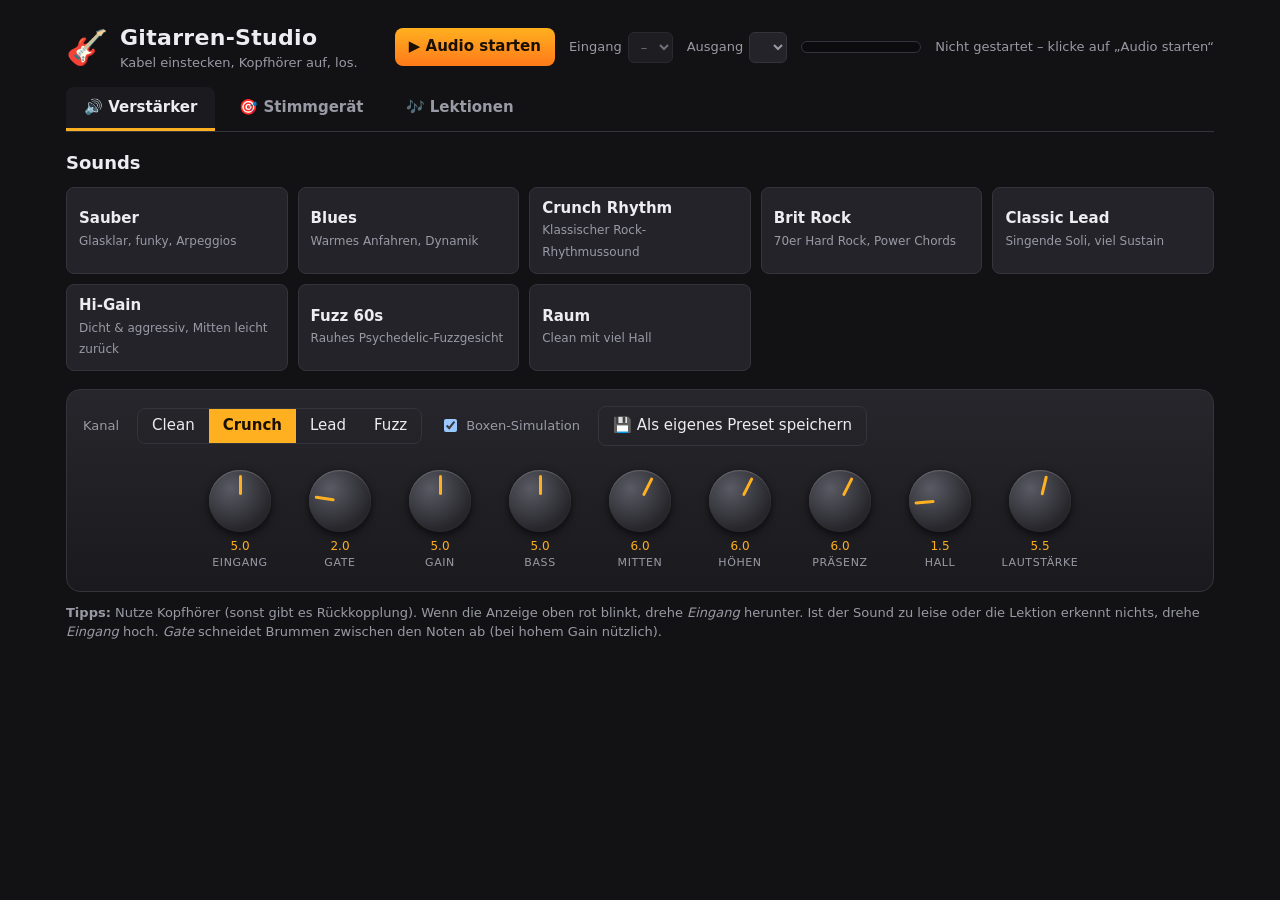
==== gitarren-studio/index.html @ 9e48e62f "Gitarren-Studio: Browser-Programm für Gitarre über USB-Kabel Verstärker-Simulation mit 8 Presets, St" ====
<!doctype html>
<html lang="de">
<head>
  <meta charset="utf-8">
  <meta name="viewport" content="width=device-width, initial-scale=1">
  <title>Gitarren-Studio</title>
  <link rel="stylesheet" href="style.css">
</head>
<body>
<div class="app">
  <header class="top">
    <div class="brand">
      <span class="logo" aria-hidden="true">🎸</span>
      <div><h1>Gitarren-Studio</h1><p>Kabel einstecken, Kopfhörer auf, los.</p></div>
    </div>
    <div class="io">
      <button id="btnStart" class="primary">▶ Audio starten</button>
      <label>Eingang <select id="selIn" disabled><option>–</option></select></label>
      <label id="outWrap" hidden>Ausgang <select id="selOut"></select></label>
      <div class="meter" title="Eingangspegel"><div id="meterBar"></div><div id="clipDot" title="Übersteuert – Eingangspegel senken"></div></div>
      <span id="status" class="status">Nicht gestartet</span>
    </div>
  </header>

  <nav class="tabs" role="tablist">
    <button class="tab active" data-tab="amp" role="tab">🔊 Verstärker</button>
    <button class="tab" data-tab="tuner" role="tab">🎯 Stimmgerät</button>
    <button class="tab" data-tab="lessons" role="tab">🎶 Lektionen</button>
  </nav>

  <main>
    <!-- VERSTÄRKER -->
    <section id="tab-amp" class="panel">
      <h2>Sounds</h2>
      <div id="presetGrid" class="preset-grid"></div>

      <div class="amp">
        <div class="amp-row">
          <span class="lbl">Kanal</span>
          <div id="channelSeg" class="seg"></div>
          <label class="check"><input type="checkbox" id="chkCab" checked> Boxen-Simulation</label>
          <button id="btnSavePreset" class="ghost">💾 Als eigenes Preset speichern</button>
        </div>
        <div id="knobs" class="knobs"></div>
      </div>
      <p class="hint">
        <b>Tipps:</b> Nutze Kopfhörer (sonst gibt es Rückkopplung). Wenn die Anzeige oben rot blinkt, drehe
        <i>Eingang</i> herunter. Ist der Sound zu leise oder die Lektion erkennt nichts, drehe <i>Eingang</i> hoch.
        <i>Gate</i> schneidet Brummen zwischen den Noten ab (bei hohem Gain nützlich).
      </p>
    </section>

    <!-- STIMMGERÄT -->
    <section id="tab-tuner" class="panel" hidden>
      <div class="tuner">
        <div class="tuner-note"><span id="tNote">–</span><sup id="tOct"></sup></div>
        <div class="gauge">
          <div class="gauge-zone"></div>
          <div class="gauge-mid"></div>
          <div id="needle"></div>
          <span class="gl">♭</span><span class="gr">♯</span>
        </div>
        <div id="tCents" class="tcents">–</div>
        <div id="tHint" class="thint">Spiele eine leere Saite an.</div>
        <div id="tStrings" class="strings"></div>
        <div class="tuner-opts">
          <label>Stimmung <select id="selTuning"></select></label>
          <label>Kammerton A4 <input id="inpRef" type="number" min="415" max="466" value="440"> Hz</label>
          <label class="check"><input type="checkbox" id="chkMuteTuner" checked> Verstärker beim Stimmen stummschalten</label>
        </div>
        <p class="hint">Klicke auf eine Saite, um den Referenzton zu hören.</p>
      </div>
    </section>

    <!-- LEKTIONEN -->
    <section id="tab-lessons" class="panel" hidden>
      <div class="lessons-layout">
        <aside class="side">
          <h2>Lektionen</h2>
          <div id="lessonList" class="lesson-list"></div>
          <details class="import">
            <summary>➕ Eigene Tabulatur einfügen</summary>
            <p class="hint small">Füge eine ASCII-Tabulatur ein (hohes <b>e</b> oben, 6 Zeilen pro System). Dein Song wird dann wie eine Lektion abgespielt.</p>
            <input id="impTitle" placeholder="Titel, z. B. Mein Riff">
            <div class="row">
              <label>Tempo <input id="impBpm" type="number" min="40" max="220" value="90"></label>
              <label>Schritte/Schlag
                <select id="impSteps"><option value="1">1</option><option value="2" selected>2 (Achtel)</option><option value="4">4 (Sechzehntel)</option></select>
              </label>
            </div>
            <textarea id="impTab" rows="9" spellcheck="false" placeholder="e|-----------------|&#10;B|-----------------|&#10;G|-----------------|&#10;D|-----2-----------|&#10;A|--0-----3--------|&#10;E|-3---------------|"></textarea>
            <button id="impAdd" class="primary small">Hinzufügen</button>
            <span id="impMsg" class="hint small"></span>
          </details>
          <p class="hint small">Die mitgelieferten Riffs sind selbst geschrieben („im Stil von …“). Echte Song-Tabs sind urheberrechtlich geschützt – bring deine eigenen mit.</p>
        </aside>

        <div class="stage">
          <div class="lesson-head">
            <div>
              <h2 id="lTitle">Lektion wählen</h2>
              <p id="lMeta" class="meta"></p>
            </div>
            <button id="btnLoadSound" class="ghost" hidden>🎚 Passenden Sound laden</button>
          </div>
          <p id="lDesc" class="desc"></p>
          <ul id="lTips" class="tips"></ul>

          <div class="hud">
            <div class="hud-item"><span class="k">Gespielt</span><span id="hudNote" class="v">–</span></div>
            <div class="hud-item"><span class="k">Treffer</span><span id="hudScore" class="v">0 %</span></div>
            <div class="hud-item"><span class="k">Serie</span><span id="hudStreak" class="v">0</span></div>
            <div class="hud-item prog"><div id="hudProg"></div></div>
          </div>

          <div class="canvas-wrap">
            <canvas id="cv"></canvas>
            <div id="overlay" class="overlay" hidden></div>
          </div>

          <div class="controls">
            <button id="btnPlay" class="primary" disabled>▶ Start</button>
            <button id="btnStop" class="ghost" disabled>■ Stopp</button>
            <label class="speed">Tempo <input id="rngSpeed" type="range" min="40" max="120" value="100" step="5"> <span id="spdVal">100 %</span></label>
            <label class="check"><input type="checkbox" id="chkWait"> Wartemodus</label>
            <label class="check"><input type="checkbox" id="chkMetro" checked> Metronom</label>
            <label class="check"><input type="checkbox" id="chkLoop"> Wiederholen</label>
          </div>
          <p class="hint small">Leertaste = Start/Stopp. Nach dem Start zählt das Metronom 4 Schläge ein. Im <b>Wartemodus</b> hält die Anzeige an, bis du die Note triffst – ideal zum Üben.
            Zahlen = Bundnummer, Farbe = Saite (rot = tiefes E, violett = hohes e).</p>
        </div>
      </div>
    </section>
  </main>
</div>

<script src="js/pitch.js"></script>
<script src="js/audio.js"></script>
<script src="js/lessons.js"></script>
<script src="js/app.js"></script>
</body>
</html>
---- gitarren-studio/style.css ----
:root {
  --bg: #121214;
  --panel: #1b1b1f;
  --panel2: #232329;
  --line: #34343c;
  --text: #ececf1;
  --muted: #9a9aa6;
  --accent: #ffb020;
  --accent2: #ff7a1a;
  --good: #3ddc84;
  --bad: #ff5c5c;
  color-scheme: dark;
}
* { box-sizing: border-box; }
html, body { margin: 0; background: var(--bg); color: var(--text); font: 15px/1.45 system-ui, -apple-system, "Segoe UI", Roboto, sans-serif; }
.app { max-width: 1180px; margin: 0 auto; padding: 14px 16px 40px; }
h1, h2 { margin: 0; }
h2 { font-size: 18px; margin-bottom: 10px; }
button, select, input, textarea { font: inherit; color: inherit; }
button { cursor: pointer; border: 1px solid var(--line); background: var(--panel2); border-radius: 8px; padding: 8px 14px; transition: .12s; }
button:hover:not(:disabled) { border-color: var(--accent); }
button:disabled { opacity: .45; cursor: default; }
button.primary { background: linear-gradient(180deg, var(--accent), var(--accent2)); color: #1a1000; border: none; font-weight: 700; }
button.primary:hover:not(:disabled) { filter: brightness(1.08); }
button.ghost { background: transparent; }
button.small { padding: 5px 10px; font-size: 13px; }
select, input[type=number], input[type=text], input:not([type]), textarea {
  background: var(--panel2); border: 1px solid var(--line); border-radius: 6px; padding: 6px 8px;
}
textarea { width: 100%; font-family: ui-monospace, Menlo, Consolas, monospace; font-size: 12px; }
:focus-visible { outline: 2px solid var(--accent); outline-offset: 2px; }

.top { display: flex; flex-wrap: wrap; gap: 14px 24px; align-items: center; justify-content: space-between; padding: 8px 0 14px; }
.brand { display: flex; gap: 12px; align-items: center; }
.brand .logo { font-size: 34px; }
.brand h1 { font-size: 22px; letter-spacing: .3px; }
.brand p { margin: 0; color: var(--muted); font-size: 13px; }
.io { display: flex; flex-wrap: wrap; gap: 10px 14px; align-items: center; }
.io label { display: flex; gap: 6px; align-items: center; color: var(--muted); font-size: 13px; }
.io select { max-width: 220px; }
.meter { position: relative; width: 120px; height: 12px; background: #0c0c0e; border: 1px solid var(--line); border-radius: 6px; overflow: hidden; }
#meterBar { height: 100%; width: 0; background: linear-gradient(90deg, var(--good) 0%, #d9e04a 70%, var(--bad) 100%); background-size: 120px 100%; transition: width .05s linear; }
#clipDot { position: absolute; right: 0; top: 0; width: 8px; height: 100%; background: transparent; }
#clipDot.on { background: var(--bad); }
.status { font-size: 13px; color: var(--muted); }
.status.ok { color: var(--good); }
.status.err { color: var(--bad); }

.tabs { display: flex; gap: 6px; border-bottom: 1px solid var(--line); margin-bottom: 18px; }
.tab { border: none; border-bottom: 3px solid transparent; border-radius: 8px 8px 0 0; background: transparent; padding: 10px 18px; color: var(--muted); font-weight: 600; }
.tab.active { color: var(--text); border-bottom-color: var(--accent); background: var(--panel); }

.panel[hidden] { display: none; }
.hint { color: var(--muted); font-size: 13px; margin: 12px 0 0; }
.hint.small { font-size: 12px; }
.check { display: inline-flex; align-items: center; gap: 6px; color: var(--muted); font-size: 13px; }

/* Presets */
.preset-grid { display: grid; grid-template-columns: repeat(auto-fill, minmax(190px, 1fr)); gap: 10px; margin-bottom: 18px; }
.preset { text-align: left; padding: 10px 12px; position: relative; }
.preset b { display: block; font-size: 15px; }
.preset span { color: var(--muted); font-size: 12px; }
.preset.active { border-color: var(--accent); box-shadow: 0 0 0 1px var(--accent) inset; background: #2a2418; }
.preset .del { position: absolute; right: 6px; top: 6px; font-size: 12px; color: var(--muted); padding: 0 5px; border: none; background: transparent; }
.amp { background: linear-gradient(180deg, #26262c, #1a1a1e); border: 1px solid var(--line); border-radius: 14px; padding: 16px; }
.amp-row { display: flex; flex-wrap: wrap; align-items: center; gap: 12px 18px; margin-bottom: 14px; }
.lbl { color: var(--muted); font-size: 13px; }
.seg { display: inline-flex; border: 1px solid var(--line); border-radius: 8px; overflow: hidden; }
.seg button { border: none; border-radius: 0; background: transparent; padding: 6px 14px; }
.seg button.active { background: var(--accent); color: #1a1000; font-weight: 700; }
.knobs { display: flex; flex-wrap: wrap; gap: 14px 22px; justify-content: center; padding: 10px 0 4px; }
.knob { width: 78px; text-align: center; user-select: none; outline: none; }
.dial { position: relative; width: 62px; height: 62px; margin: 0 auto 6px; border-radius: 50%; touch-action: none; cursor: ns-resize;
  background: radial-gradient(circle at 35% 30%, #5a5a64, #26262b 70%); box-shadow: 0 3px 8px #000a, inset 0 1px 1px #fff3; }
.knob:focus-visible .dial { outline: 2px solid var(--accent); outline-offset: 3px; }
.dial .pointer { position: absolute; left: 50%; top: 5px; width: 3px; height: 20px; margin-left: -1.5px; border-radius: 2px; background: var(--accent); transform-origin: 50% 26px; }
.knob .kv { font-size: 12px; color: var(--accent); font-variant-numeric: tabular-nums; }
.knob .kl { font-size: 11px; letter-spacing: .6px; text-transform: uppercase; color: var(--muted); }

/* Stimmgerät */
.tuner { max-width: 620px; margin: 0 auto; text-align: center; }
.tuner-note { font-size: 110px; line-height: 1; font-weight: 800; letter-spacing: 2px; min-height: 112px; transition: color .15s; }
.tuner-note sup { font-size: 32px; color: var(--muted); font-weight: 500; vertical-align: top; position: relative; top: 14px; }
.tuner-note.ok { color: var(--good); }
.gauge { position: relative; height: 46px; margin: 14px 20px 6px; background: #0e0e11; border: 1px solid var(--line); border-radius: 10px;
  background-image: repeating-linear-gradient(90deg, #ffffff22 0 1px, transparent 1px 10%); overflow: hidden; }
.gauge-zone { position: absolute; left: 47%; width: 6%; top: 0; bottom: 0; background: #3ddc8422; }
.gauge-mid { position: absolute; left: 50%; top: 0; bottom: 0; width: 2px; background: #ffffff55; }
#needle { position: absolute; top: 3px; bottom: 3px; width: 4px; margin-left: -2px; left: 50%; border-radius: 2px; background: var(--muted); transition: left .09s linear, background .15s; }
#needle.ok { background: var(--good); box-shadow: 0 0 10px var(--good); }
#needle.off { background: var(--accent); }
.gl, .gr { position: absolute; top: 12px; color: var(--muted); font-size: 18px; }
.gl { left: 10px; } .gr { right: 10px; }
.tcents { font-size: 20px; font-variant-numeric: tabular-nums; color: var(--muted); height: 28px; }
.thint { min-height: 24px; color: var(--muted); margin-bottom: 14px; }
.thint.ok { color: var(--good); font-weight: 700; }
.strings { display: flex; justify-content: center; gap: 10px; flex-wrap: wrap; margin-bottom: 16px; }
.strings button { width: 62px; height: 62px; border-radius: 50%; font-size: 20px; font-weight: 700; padding: 0; position: relative; }
.strings button small { position: absolute; bottom: 3px; left: 0; right: 0; font-size: 10px; color: var(--muted); font-weight: 400; }
.strings button.near { border-color: var(--accent); box-shadow: 0 0 0 2px var(--accent) inset; }
.strings button.done { background: #1d3a29; border-color: var(--good); box-shadow: none; }
.tuner-opts { display: flex; flex-wrap: wrap; justify-content: center; gap: 12px 22px; align-items: center; }
.tuner-opts label { color: var(--muted); font-size: 13px; display: flex; gap: 6px; align-items: center; }
.tuner-opts input[type=number] { width: 70px; }

/* Lektionen */
.lessons-layout { display: grid; grid-template-columns: 300px 1fr; gap: 22px; align-items: start; }
@media (max-width: 880px) { .lessons-layout { grid-template-columns: 1fr; } }
.lesson-list { display: flex; flex-direction: column; gap: 8px; margin-bottom: 14px; }
.lesson { text-align: left; padding: 10px 12px; }
.lesson b { display: block; }
.lesson .sub { display: flex; justify-content: space-between; gap: 8px; color: var(--muted); font-size: 12px; margin-top: 2px; }
.lesson.active { border-color: var(--accent); background: #2a2418; }
.lesson .stars { color: var(--accent); letter-spacing: 1px; }
.import { background: var(--panel); border: 1px solid var(--line); border-radius: 10px; padding: 10px 12px; margin-bottom: 12px; }
.import summary { cursor: pointer; font-weight: 600; }
.import input[type=text], .import input:not([type]) { width: 100%; margin: 8px 0; }
.import .row { display: flex; gap: 12px; flex-wrap: wrap; margin-bottom: 8px; }
.import label { font-size: 12px; color: var(--muted); display: flex; flex-direction: column; gap: 3px; }
.import input[type=number] { width: 80px; }
.lesson-head { display: flex; justify-content: space-between; align-items: flex-start; gap: 10px; flex-wrap: wrap; }
.meta { margin: 2px 0 0; color: var(--accent); font-size: 13px; }
.desc { margin: 8px 0 4px; }
.tips { margin: 4px 0 12px; padding-left: 20px; color: var(--muted); font-size: 13px; }
.hud { display: flex; gap: 12px; align-items: center; margin-bottom: 8px; flex-wrap: wrap; }
.hud-item { background: var(--panel); border: 1px solid var(--line); border-radius: 8px; padding: 4px 12px; display: flex; flex-direction: column; min-width: 90px; }
.hud-item .k { font-size: 10px; text-transform: uppercase; letter-spacing: .6px; color: var(--muted); }
.hud-item .v { font-size: 18px; font-weight: 700; font-variant-numeric: tabular-nums; }
.hud-item.prog { flex: 1; min-width: 120px; height: 10px; padding: 0; background: #0e0e11; overflow: hidden; align-self: center; flex-direction: row; }
#hudProg { height: 100%; width: 0; background: var(--accent); }
.canvas-wrap { position: relative; border: 1px solid var(--line); border-radius: 12px; overflow: hidden; background: #0d0d10; }
#cv { display: block; width: 100%; height: 340px; }
.overlay { position: absolute; inset: 0; background: #000c; display: flex; flex-direction: column; align-items: center; justify-content: center; gap: 8px; text-align: center; }
.overlay[hidden] { display: none; }
.overlay .big { font-size: 46px; font-weight: 800; }
.overlay .stars { font-size: 36px; color: var(--accent); }
.controls { display: flex; flex-wrap: wrap; gap: 12px 18px; align-items: center; margin-top: 12px; }
.speed { display: flex; gap: 8px; align-items: center; color: var(--muted); font-size: 13px; }
.speed span { min-width: 44px; color: var(--text); }
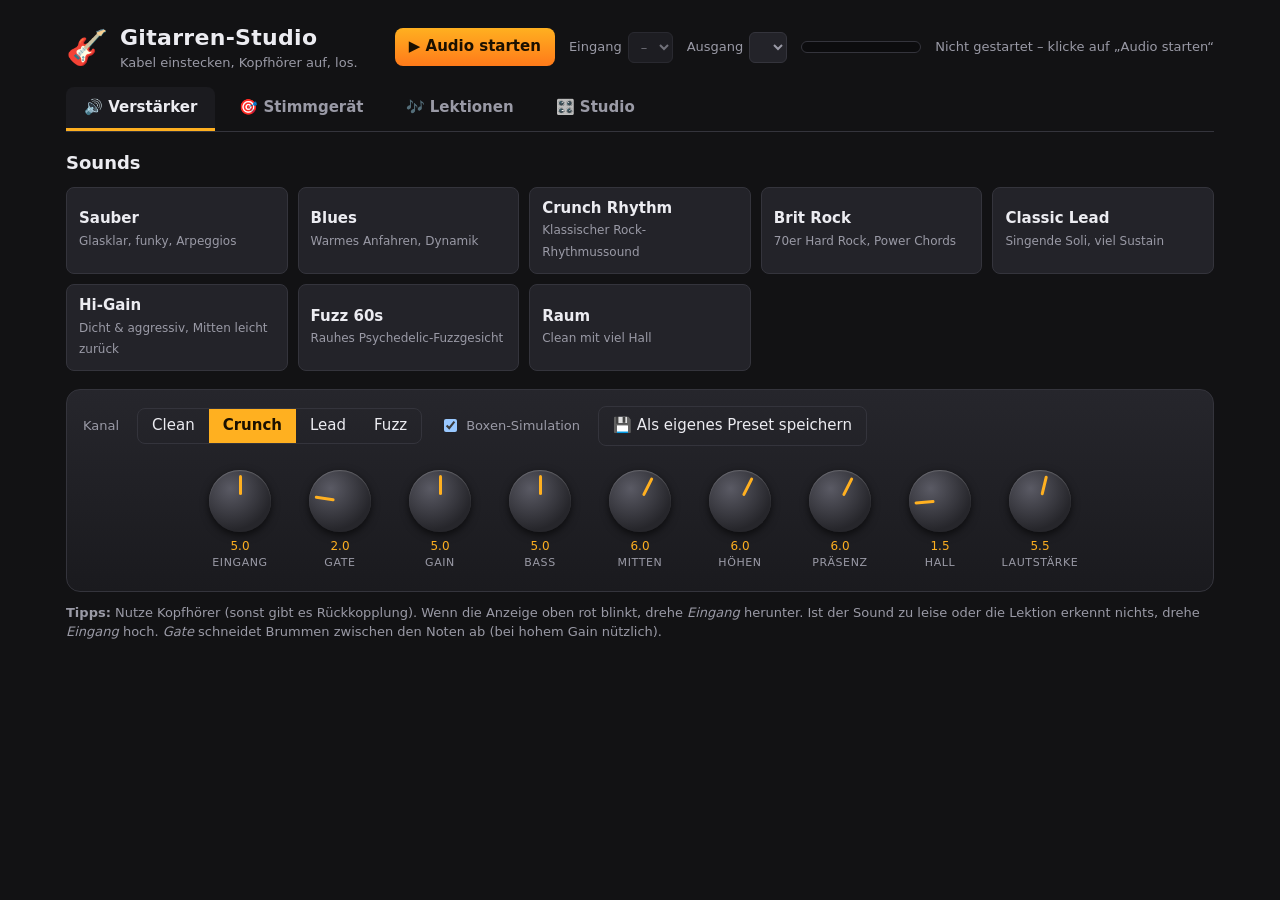
==== commit 5218ace0: "Studio-Tab: Backing-Band, Mixer, Gitarren-Aufnahme, WAV-Mixdown Sieben synthetisierte Instrumente mi" ====
--- a/gitarren-studio/index.html
+++ b/gitarren-studio/index.html
@@ -26,6 +26,7 @@
     <button class="tab active" data-tab="amp" role="tab">🔊 Verstärker</button>
     <button class="tab" data-tab="tuner" role="tab">🎯 Stimmgerät</button>
     <button class="tab" data-tab="lessons" role="tab">🎶 Lektionen</button>
+    <button class="tab" data-tab="studio" role="tab">🎛️ Studio</button>
   </nav>
 
   <main>
@@ -131,12 +132,52 @@
         </div>
       </div>
     </section>
+
+    <!-- STUDIO -->
+    <section id="tab-studio" class="panel" hidden>
+      <div class="studio-bar">
+        <div class="transport">
+          <button id="stuPlay" class="primary">▶ Play</button>
+          <button id="stuStop" class="ghost" disabled>■ Stopp</button>
+          <button id="stuRec" class="rec" title="Deine Gitarre zur Band aufnehmen (ein Durchlauf der Akkordfolge)">● Aufnehmen</button>
+          <label>Tempo <input id="stuBpm" type="number" min="50" max="220" value="100"> BPM</label>
+          <label class="check"><input type="checkbox" id="stuMetro"> Metronom</label>
+          <span id="stuPos" class="pos">Gestoppt</span>
+        </div>
+        <div class="prog">
+          <label>Akkordfolge <select id="stuPreset"></select></label>
+          <input id="stuChords" type="text" spellcheck="false" placeholder="z. B. E7*4 A7*2 E7*2 B7 A7 E7*2" aria-label="Akkorde">
+        </div>
+        <div id="stuChips" class="chips"></div>
+        <p class="hint small">Ein Akkord = ein Takt, <b>*4</b> = vier Takte (z. B. <code>Am G*2 F/C D5 Em7 Bsus4</code>). Zahlen für 7er, <b>m</b> Moll, <b>5</b> Power Chord, <b>/C</b> Basston.</p>
+        <p id="stuMsg" class="hint small"></p>
+      </div>
+
+      <div class="studio-tools">
+        <label>Instrument hinzufügen <select id="stuAddSel"></select></label>
+        <button id="stuAdd" class="ghost">➕ Hinzufügen</button>
+        <label>Latenz-Ausgleich Aufnahme <input id="stuLatency" type="range" min="0" max="250" step="1"> <span id="stuLatVal">80 ms</span></label>
+        <label>Mixdown
+          <select id="stuLoops"><option value="1">1 Durchlauf</option><option value="2" selected>2 Durchläufe</option><option value="4">4 Durchläufe</option></select>
+        </label>
+        <button id="stuExport" class="ghost">💾 Als WAV speichern</button>
+      </div>
+
+      <div id="mixer" class="mixer"></div>
+      <p class="hint">
+        <b>So geht's:</b> Instrumente hinzufügen, Spielweise wählen, mit den Fadern mischen. Mit <i>● Aufnehmen</i> zählt das Studio einen Takt ein
+        und nimmt dann deine Gitarre (mit deinem Verstärker-Sound) über einen Durchlauf der Akkordfolge auf – danach kannst du zu deinem Take weiterspielen oder weitere Takes übereinander legen.
+        Läuft ein Take neben dem Beat, korrigiere den <i>Versatz</i> am Kanal. Nimm am besten mit Kopfhörern auf.
+      </p>
+    </section>
   </main>
 </div>
 
 <script src="js/pitch.js"></script>
 <script src="js/audio.js"></script>
 <script src="js/lessons.js"></script>
+<script src="js/studio-synth.js"></script>
+<script src="js/studio.js"></script>
 <script src="js/app.js"></script>
 </body>
 </html>
--- a/gitarren-studio/style.css
+++ b/gitarren-studio/style.css
@@ -137,3 +137,39 @@
 .controls { display: flex; flex-wrap: wrap; gap: 12px 18px; align-items: center; margin-top: 12px; }
 .speed { display: flex; gap: 8px; align-items: center; color: var(--muted); font-size: 13px; }
 .speed span { min-width: 44px; color: var(--text); }
+
+/* Studio */
+button.rec { border-color: #7a2a2a; color: #ff8a8a; font-weight: 700; }
+button.rec.on { background: #5a1414; color: #fff; border-color: var(--bad); animation: blink 1s steps(2, start) infinite; }
+@keyframes blink { 50% { opacity: .65; } }
+.studio-bar { background: var(--panel); border: 1px solid var(--line); border-radius: 12px; padding: 12px 14px; margin-bottom: 14px; }
+.transport, .prog, .studio-tools { display: flex; flex-wrap: wrap; align-items: center; gap: 10px 18px; }
+.transport label, .prog label, .studio-tools label { display: flex; gap: 6px; align-items: center; color: var(--muted); font-size: 13px; }
+.transport input[type=number] { width: 70px; }
+.pos { font-variant-numeric: tabular-nums; color: var(--accent); min-width: 200px; }
+.prog { margin-top: 10px; }
+#stuChords { flex: 1; min-width: 240px; font-family: ui-monospace, Menlo, Consolas, monospace; }
+.chips { display: flex; flex-wrap: wrap; gap: 5px; margin-top: 10px; }
+.chip { min-width: 44px; padding: 5px 8px; text-align: center; border-radius: 6px; background: var(--panel2); border: 1px solid var(--line); font-weight: 700; font-size: 13px; }
+.chip.cont { color: var(--muted); font-weight: 400; min-width: 28px; }
+.chip.now { background: var(--accent); color: #1a1000; border-color: var(--accent); }
+.studio-tools { margin-bottom: 14px; }
+.mixer { display: flex; gap: 10px; overflow-x: auto; padding-bottom: 10px; align-items: stretch; }
+.strip { flex: 0 0 128px; background: linear-gradient(180deg, #26262c, #1a1a1e); border: 1px solid var(--line); border-radius: 12px; padding: 10px 8px; display: flex; flex-direction: column; gap: 8px; align-items: center; }
+.strip.master { border-color: var(--accent); }
+.s-head { display: flex; align-items: center; gap: 4px; width: 100%; font-weight: 700; font-size: 12px; }
+.s-title { flex: 1; overflow: hidden; text-overflow: ellipsis; white-space: nowrap; }
+.s-del { border: none; background: transparent; color: var(--muted); padding: 0 4px; }
+.s-extra { display: flex; flex-direction: column; gap: 6px; width: 100%; align-items: stretch; min-height: 62px; justify-content: flex-start; }
+.s-extra select { width: 100%; font-size: 12px; padding: 4px; }
+.s-fader { display: flex; gap: 8px; align-items: stretch; height: 150px; }
+.meter-v { position: relative; width: 8px; background: #0c0c0e; border-radius: 4px; overflow: hidden; border: 1px solid var(--line); }
+.mv-fill { position: absolute; left: 0; right: 0; bottom: 0; height: 0; background: linear-gradient(0deg, var(--good), #d9e04a 70%, var(--bad)); background-size: 100% 150px; background-position: bottom; }
+input.vfader { writing-mode: vertical-lr; direction: rtl; width: 26px; height: 150px; margin: 0; padding: 0; accent-color: var(--accent); }
+.s-val { font-size: 12px; color: var(--accent); font-variant-numeric: tabular-nums; }
+.s-row { display: flex; align-items: center; gap: 4px; width: 100%; font-size: 11px; color: var(--muted); }
+.s-row input[type=range] { flex: 1; min-width: 0; accent-color: var(--accent); }
+.s-btns { display: flex; gap: 6px; }
+.s-btns button { width: 34px; padding: 4px 0; font-weight: 700; }
+.s-btns .mute.on { background: #7a2a2a; border-color: var(--bad); }
+.s-btns .solo.on { background: var(--accent); color: #1a1000; border-color: var(--accent); }
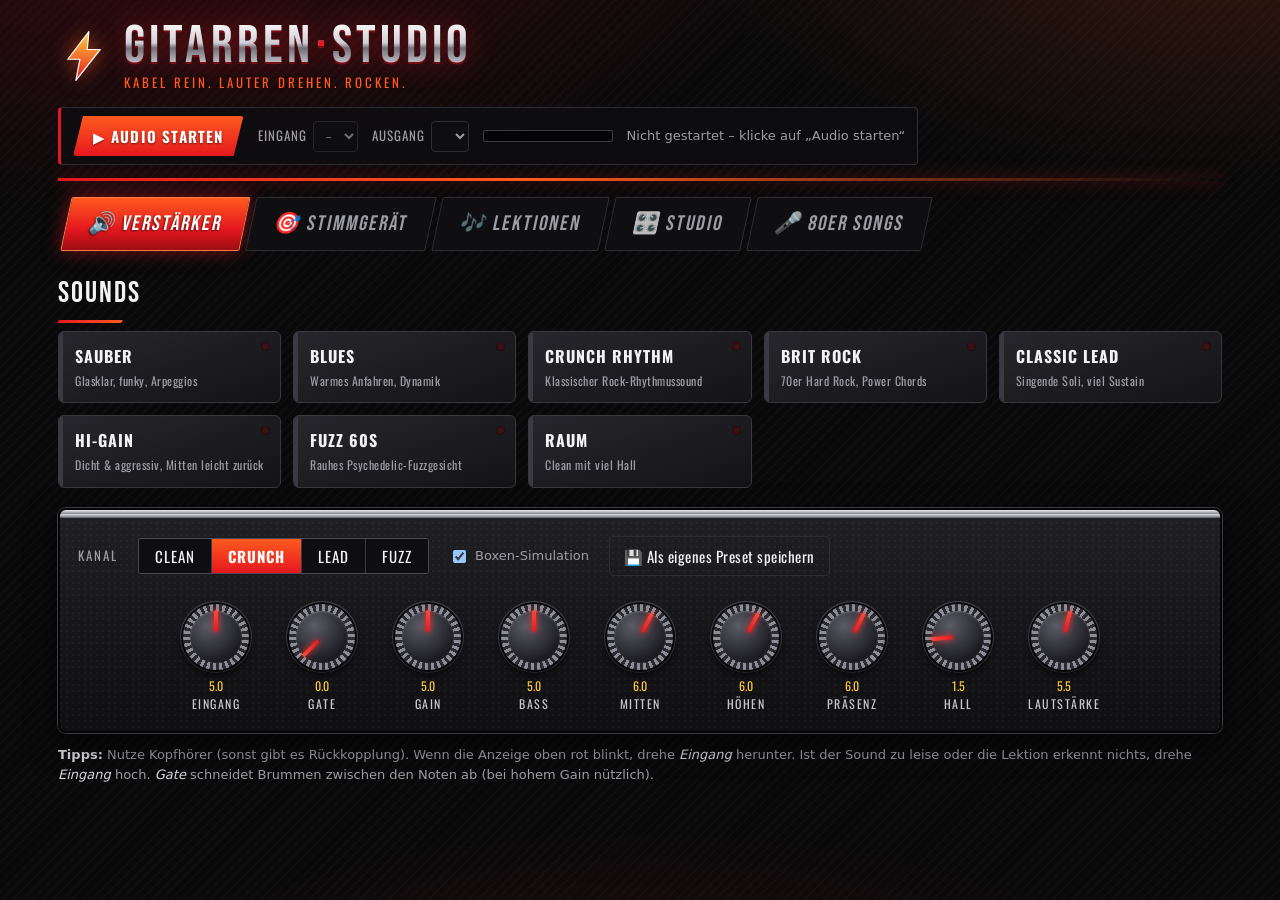
==== commit e25ce2a9: "Rock-Design, 80er-Songs mit Tempo- und Instrumentenmix Neues Rock-Design (Schwarz/Rot/Chrom, schräge" ====
--- a/gitarren-studio/index.html
+++ b/gitarren-studio/index.html
@@ -4,14 +4,20 @@
   <meta charset="utf-8">
   <meta name="viewport" content="width=device-width, initial-scale=1">
   <title>Gitarren-Studio</title>
+  <link rel="preconnect" href="https://fonts.googleapis.com">
+  <link rel="preconnect" href="https://fonts.gstatic.com" crossorigin>
+  <link rel="stylesheet" href="https://fonts.googleapis.com/css2?family=Bebas+Neue&family=Oswald:wght@400;500;700&display=swap">
   <link rel="stylesheet" href="style.css">
 </head>
 <body>
 <div class="app">
   <header class="top">
     <div class="brand">
-      <span class="logo" aria-hidden="true">🎸</span>
-      <div><h1>Gitarren-Studio</h1><p>Kabel einstecken, Kopfhörer auf, los.</p></div>
+      <svg class="logo" viewBox="0 0 64 64" aria-hidden="true">
+        <defs><linearGradient id="lg" x1="0" y1="0" x2="0" y2="1"><stop offset="0" stop-color="#ffd23d"/><stop offset="1" stop-color="#e5171f"/></linearGradient></defs>
+        <path d="M38 2 12 36h15l-5 26 30-38H36z" fill="url(#lg)" stroke="#fff" stroke-width="1.5" stroke-linejoin="round"/>
+      </svg>
+      <div><h1>Gitarren<span>·</span>Studio</h1><p>Kabel rein. Lauter drehen. Rocken.</p></div>
     </div>
     <div class="io">
       <button id="btnStart" class="primary">▶ Audio starten</button>
@@ -27,6 +33,7 @@
     <button class="tab" data-tab="tuner" role="tab">🎯 Stimmgerät</button>
     <button class="tab" data-tab="lessons" role="tab">🎶 Lektionen</button>
     <button class="tab" data-tab="studio" role="tab">🎛️ Studio</button>
+    <button class="tab" data-tab="songs" role="tab">🎤 80er Songs</button>
   </nav>
 
   <main>
@@ -111,7 +118,7 @@
             <div class="hud-item"><span class="k">Gespielt</span><span id="hudNote" class="v">–</span></div>
             <div class="hud-item"><span class="k">Treffer</span><span id="hudScore" class="v">0 %</span></div>
             <div class="hud-item"><span class="k">Serie</span><span id="hudStreak" class="v">0</span></div>
-            <div class="hud-item prog"><div id="hudProg"></div></div>
+            <div class="hud-item hud-prog"><div id="hudProg"></div></div>
           </div>
 
           <div class="canvas-wrap">
@@ -136,11 +143,16 @@
     <!-- STUDIO -->
     <section id="tab-studio" class="panel" hidden>
       <div class="studio-bar">
+        <div id="stuSong" class="song-banner" hidden>
+          <span class="mic">🎤</span><b id="stuSongName"></b>
+          <button id="stuSongOff" class="ghost small">Song beenden</button>
+        </div>
         <div class="transport">
           <button id="stuPlay" class="primary">▶ Play</button>
           <button id="stuStop" class="ghost" disabled>■ Stopp</button>
           <button id="stuRec" class="rec" title="Deine Gitarre zur Band aufnehmen (ein Durchlauf der Akkordfolge)">● Aufnehmen</button>
           <label>Tempo <input id="stuBpm" type="number" min="50" max="220" value="100"> BPM</label>
+          <label>Geschwindigkeit <input id="stuSpeed" type="range" min="50" max="130" step="1" value="100"> <span id="stuSpeedVal">100 %</span></label>
           <label class="check"><input type="checkbox" id="stuMetro"> Metronom</label>
           <span id="stuPos" class="pos">Gestoppt</span>
         </div>
@@ -170,6 +182,24 @@
         Läuft ein Take neben dem Beat, korrigiere den <i>Versatz</i> am Kanal. Nimm am besten mit Kopfhörern auf.
       </p>
     </section>
+
+    <!-- 80ER SONGS -->
+    <section id="tab-songs" class="panel" hidden>
+      <div class="songs-head">
+        <h2>80er Rock – Jam-Tracks</h2>
+        <p class="hint">Wähle einen Song: Die Band spielt Intro, Strophe, Refrain, Solo und Outro – du spielst mit. Im Studio regelst du danach die <b>Geschwindigkeit</b> (50–130 %)
+          und die <b>Lautstärke jedes einzelnen Instruments</b> (Fader), kannst Instrumente stummschalten (M) oder solo hören (S). Tipp: Stell Schlagzeug leiser, um den Beat selbst zu übernehmen.</p>
+        <details class="taste">
+          <summary>🎧 Mein Geschmack</summary>
+          <p class="hint small">Diese Bands habe ich aus deiner Nachricht und deiner „For you“-Seite übernommen. Songs mit passenden Vorbildern stehen oben. Ändere die Liste (mit Komma getrennt) – sie wird im Browser gespeichert.</p>
+          <div class="row"><input id="tasteInput" type="text" spellcheck="false" aria-label="Lieblingsbands"> <button id="tasteSave" class="ghost small">Speichern</button></div>
+          <div id="tasteBands" class="bands"></div>
+        </details>
+        <div id="songFilter" class="song-filter"></div>
+      </div>
+      <div id="songGrid" class="song-grid"></div>
+      <p class="hint small">Die Tracks sind frei komponierte Begleitungen im Stil der 80er (keine Originalaufnahmen und keine Nachbauten bestimmter Songs). Die Bandnamen öffnen YouTube Music, damit du dir die Originale anhören kannst. Ich habe keinen Zugriff auf dein YouTube-Music-Konto – deine Bandliste hast du mir selbst genannt.</p>
+    </section>
   </main>
 </div>
 
@@ -177,7 +207,9 @@
 <script src="js/audio.js"></script>
 <script src="js/lessons.js"></script>
 <script src="js/studio-synth.js"></script>
+<script src="js/songs.js"></script>
 <script src="js/studio.js"></script>
+<script src="js/songs-ui.js"></script>
 <script src="js/app.js"></script>
 </body>
 </html>
--- a/gitarren-studio/style.css
+++ b/gitarren-studio/style.css
@@ -1,175 +1,287 @@
+/* ================================================================
+   GITARREN·STUDIO – Rock-Optik: Schwarz, Rot, Chrom, Bühnenlicht
+   ================================================================ */
 :root {
-  --bg: #121214;
-  --panel: #1b1b1f;
-  --panel2: #232329;
-  --line: #34343c;
-  --text: #ececf1;
-  --muted: #9a9aa6;
-  --accent: #ffb020;
-  --accent2: #ff7a1a;
+  --bg: #09090a;
+  --panel: #131315;
+  --panel2: #1b1b1f;
+  --line: #2d2d34;
+  --text: #f3f3f3;
+  --muted: #9d9da6;
+  --accent: #e5171f;
+  --accent2: #ff5a1f;
+  --gold: #ffc83d;
   --good: #3ddc84;
-  --bad: #ff5c5c;
+  --bad: #ff4d4d;
+  --display: "Bebas Neue", Impact, "Haettenschweiler", "Arial Narrow Bold", sans-serif;
+  --label: "Oswald", "Arial Narrow", "Roboto Condensed", system-ui, sans-serif;
   color-scheme: dark;
 }
 * { box-sizing: border-box; }
-html, body { margin: 0; background: var(--bg); color: var(--text); font: 15px/1.45 system-ui, -apple-system, "Segoe UI", Roboto, sans-serif; }
-.app { max-width: 1180px; margin: 0 auto; padding: 14px 16px 40px; }
-h1, h2 { margin: 0; }
-h2 { font-size: 18px; margin-bottom: 10px; }
+html, body { margin: 0; color: var(--text); font: 15px/1.5 system-ui, -apple-system, "Segoe UI", Roboto, sans-serif; }
+body {
+  min-height: 100vh;
+  background:
+    radial-gradient(1100px 520px at 12% -12%, #7a0c1466, transparent 62%),
+    radial-gradient(900px 420px at 96% -8%, #ff5a1f2e, transparent 60%),
+    radial-gradient(800px 300px at 50% 115%, #e5171f22, transparent 70%),
+    repeating-linear-gradient(135deg, #ffffff05 0 2px, transparent 2px 7px),
+    var(--bg);
+  background-attachment: fixed;
+}
+.app { max-width: 1200px; margin: 0 auto; padding: 14px 18px 48px; }
+h1, h2, h3 { margin: 0; }
+h2 { font-family: var(--display); font-size: 30px; letter-spacing: 2px; font-weight: 400; margin-bottom: 8px; }
+h2::after { content: ""; display: block; width: 64px; height: 3px; margin-top: 4px; background: linear-gradient(90deg, var(--accent), var(--accent2)); transform: skewX(-30deg); }
+
 button, select, input, textarea { font: inherit; color: inherit; }
-button { cursor: pointer; border: 1px solid var(--line); background: var(--panel2); border-radius: 8px; padding: 8px 14px; transition: .12s; }
-button:hover:not(:disabled) { border-color: var(--accent); }
-button:disabled { opacity: .45; cursor: default; }
-button.primary { background: linear-gradient(180deg, var(--accent), var(--accent2)); color: #1a1000; border: none; font-weight: 700; }
-button.primary:hover:not(:disabled) { filter: brightness(1.08); }
+button { cursor: pointer; border: 1px solid var(--line); background: var(--panel2); border-radius: 4px; padding: 8px 14px; transition: .12s; font-family: var(--label); letter-spacing: .5px; }
+button:hover:not(:disabled) { border-color: var(--accent); box-shadow: 0 0 12px #e5171f55; }
+button:disabled { opacity: .4; cursor: default; }
+button.primary {
+  background: linear-gradient(180deg, var(--accent2), var(--accent)); color: #fff; border: none; font-weight: 700;
+  text-transform: uppercase; letter-spacing: 1.2px; padding: 9px 20px; text-shadow: 0 1px 2px #0008;
+  clip-path: polygon(10px 0, 100% 0, calc(100% - 10px) 100%, 0 100%);
+}
+button.primary:hover:not(:disabled) { filter: brightness(1.15); box-shadow: none; }
 button.ghost { background: transparent; }
-button.small { padding: 5px 10px; font-size: 13px; }
+button.small { padding: 4px 10px; font-size: 13px; }
+a.ghost { display: inline-block; border: 1px solid var(--line); border-radius: 4px; padding: 8px 14px; color: var(--text); text-decoration: none; font-family: var(--label); font-size: 14px; }
+a.ghost:hover { border-color: var(--gold); color: var(--gold); }
 select, input[type=number], input[type=text], input:not([type]), textarea {
-  background: var(--panel2); border: 1px solid var(--line); border-radius: 6px; padding: 6px 8px;
-}
+  background: #0e0e10; border: 1px solid var(--line); border-radius: 4px; padding: 6px 8px;
+}
+select:hover, input:hover { border-color: #55555f; }
 textarea { width: 100%; font-family: ui-monospace, Menlo, Consolas, monospace; font-size: 12px; }
-:focus-visible { outline: 2px solid var(--accent); outline-offset: 2px; }
-
-.top { display: flex; flex-wrap: wrap; gap: 14px 24px; align-items: center; justify-content: space-between; padding: 8px 0 14px; }
-.brand { display: flex; gap: 12px; align-items: center; }
-.brand .logo { font-size: 34px; }
-.brand h1 { font-size: 22px; letter-spacing: .3px; }
-.brand p { margin: 0; color: var(--muted); font-size: 13px; }
-.io { display: flex; flex-wrap: wrap; gap: 10px 14px; align-items: center; }
-.io label { display: flex; gap: 6px; align-items: center; color: var(--muted); font-size: 13px; }
-.io select { max-width: 220px; }
-.meter { position: relative; width: 120px; height: 12px; background: #0c0c0e; border: 1px solid var(--line); border-radius: 6px; overflow: hidden; }
-#meterBar { height: 100%; width: 0; background: linear-gradient(90deg, var(--good) 0%, #d9e04a 70%, var(--bad) 100%); background-size: 120px 100%; transition: width .05s linear; }
+:focus-visible { outline: 2px solid var(--gold); outline-offset: 2px; }
+code { background: #0e0e10; border: 1px solid var(--line); padding: 0 5px; border-radius: 3px; font-size: 12px; }
+input[type=range] { accent-color: var(--accent); }
+
+/* ---------- Kopfzeile ---------- */
+.top { display: flex; flex-wrap: wrap; gap: 14px 26px; align-items: center; justify-content: space-between; padding: 6px 0 16px; position: relative; }
+.top::after { content: ""; position: absolute; left: 0; right: 0; bottom: 0; height: 3px; background: linear-gradient(90deg, var(--accent), var(--accent2) 40%, transparent); box-shadow: 0 0 16px #e5171f99; }
+.brand { display: flex; gap: 14px; align-items: center; }
+.brand .logo { width: 52px; height: 52px; filter: drop-shadow(0 0 10px #ff5a1f99); }
+.brand h1 {
+  font-family: var(--display); font-weight: 400; font-size: 54px; line-height: .95; letter-spacing: 4px; text-transform: uppercase;
+  background: linear-gradient(180deg, #fff 0%, #cfcfd6 45%, #6f6f78 55%, #e9e9ee 100%); -webkit-background-clip: text; background-clip: text; color: transparent;
+  filter: drop-shadow(0 2px 0 #7a0c14) drop-shadow(0 0 14px #e5171f66);
+}
+.brand h1 span { color: var(--accent); -webkit-text-fill-color: var(--accent); padding: 0 2px; }
+.brand p { margin: 2px 0 0; color: var(--accent2); font-family: var(--label); font-size: 13px; letter-spacing: 3px; text-transform: uppercase; }
+.io { display: flex; flex-wrap: wrap; gap: 10px 14px; align-items: center; background: #0d0d0fcc; border: 1px solid var(--line); border-left: 3px solid var(--accent); padding: 8px 12px; border-radius: 4px; }
+.io label { display: flex; gap: 6px; align-items: center; color: var(--muted); font-family: var(--label); font-size: 13px; text-transform: uppercase; letter-spacing: 1px; }
+.io select { max-width: 220px; text-transform: none; letter-spacing: 0; font-family: system-ui, sans-serif; }
+.meter { position: relative; width: 130px; height: 12px; background: #050506; border: 1px solid #3a3a42; border-radius: 2px; overflow: hidden; }
+#meterBar { height: 100%; width: 0; background: linear-gradient(90deg, var(--good) 0%, #d9e04a 62%, var(--bad) 100%); background-size: 130px 100%; transition: width .05s linear; }
 #clipDot { position: absolute; right: 0; top: 0; width: 8px; height: 100%; background: transparent; }
-#clipDot.on { background: var(--bad); }
-.status { font-size: 13px; color: var(--muted); }
+#clipDot.on { background: var(--bad); box-shadow: 0 0 8px var(--bad); }
+.status { font-size: 13px; color: var(--muted); max-width: 440px; }
 .status.ok { color: var(--good); }
 .status.err { color: var(--bad); }
 
-.tabs { display: flex; gap: 6px; border-bottom: 1px solid var(--line); margin-bottom: 18px; }
-.tab { border: none; border-bottom: 3px solid transparent; border-radius: 8px 8px 0 0; background: transparent; padding: 10px 18px; color: var(--muted); font-weight: 600; }
-.tab.active { color: var(--text); border-bottom-color: var(--accent); background: var(--panel); }
+/* ---------- Tabs ---------- */
+.tabs { display: flex; flex-wrap: wrap; gap: 6px; margin: 16px 0 20px; padding-left: 8px; }
+.tab {
+  border: 1px solid var(--line); background: #0f0f11; color: var(--muted); padding: 10px 22px; border-radius: 2px;
+  transform: skewX(-12deg); font-family: var(--display); font-size: 21px; letter-spacing: 2px; text-transform: uppercase; font-weight: 400;
+}
+.tab:hover:not(:disabled) { color: #fff; border-color: var(--accent); }
+.tab.active { background: linear-gradient(180deg, var(--accent2), var(--accent) 60%, #9c0d14); color: #fff; border-color: #ff7a4a; box-shadow: 0 0 18px #e5171f88; text-shadow: 0 1px 2px #0009; }
 
 .panel[hidden] { display: none; }
 .hint { color: var(--muted); font-size: 13px; margin: 12px 0 0; }
 .hint.small { font-size: 12px; }
+.hint b, .hint i { color: #d8d8de; }
 .check { display: inline-flex; align-items: center; gap: 6px; color: var(--muted); font-size: 13px; }
 
-/* Presets */
-.preset-grid { display: grid; grid-template-columns: repeat(auto-fill, minmax(190px, 1fr)); gap: 10px; margin-bottom: 18px; }
-.preset { text-align: left; padding: 10px 12px; position: relative; }
-.preset b { display: block; font-size: 15px; }
+/* ---------- Verstärker ---------- */
+.preset-grid { display: grid; grid-template-columns: repeat(auto-fill, minmax(190px, 1fr)); gap: 12px; margin-bottom: 20px; }
+.preset {
+  text-align: left; padding: 12px 14px 12px 16px; position: relative; border-radius: 6px; overflow: hidden;
+  background: linear-gradient(160deg, #26262c, #141416); border: 1px solid #38383f;
+}
+.preset::before { content: ""; position: absolute; left: 0; top: 0; bottom: 0; width: 4px; background: #3a3a42; }
+.preset::after { content: ""; position: absolute; right: 10px; top: 10px; width: 9px; height: 9px; border-radius: 50%; background: #3a1214; box-shadow: inset 0 0 2px #000; }
+.preset b { display: block; font-family: var(--label); font-size: 16px; text-transform: uppercase; letter-spacing: 1px; font-weight: 700; }
 .preset span { color: var(--muted); font-size: 12px; }
-.preset.active { border-color: var(--accent); box-shadow: 0 0 0 1px var(--accent) inset; background: #2a2418; }
-.preset .del { position: absolute; right: 6px; top: 6px; font-size: 12px; color: var(--muted); padding: 0 5px; border: none; background: transparent; }
-.amp { background: linear-gradient(180deg, #26262c, #1a1a1e); border: 1px solid var(--line); border-radius: 14px; padding: 16px; }
-.amp-row { display: flex; flex-wrap: wrap; align-items: center; gap: 12px 18px; margin-bottom: 14px; }
-.lbl { color: var(--muted); font-size: 13px; }
-.seg { display: inline-flex; border: 1px solid var(--line); border-radius: 8px; overflow: hidden; }
-.seg button { border: none; border-radius: 0; background: transparent; padding: 6px 14px; }
-.seg button.active { background: var(--accent); color: #1a1000; font-weight: 700; }
-.knobs { display: flex; flex-wrap: wrap; gap: 14px 22px; justify-content: center; padding: 10px 0 4px; }
-.knob { width: 78px; text-align: center; user-select: none; outline: none; }
-.dial { position: relative; width: 62px; height: 62px; margin: 0 auto 6px; border-radius: 50%; touch-action: none; cursor: ns-resize;
-  background: radial-gradient(circle at 35% 30%, #5a5a64, #26262b 70%); box-shadow: 0 3px 8px #000a, inset 0 1px 1px #fff3; }
-.knob:focus-visible .dial { outline: 2px solid var(--accent); outline-offset: 3px; }
-.dial .pointer { position: absolute; left: 50%; top: 5px; width: 3px; height: 20px; margin-left: -1.5px; border-radius: 2px; background: var(--accent); transform-origin: 50% 26px; }
-.knob .kv { font-size: 12px; color: var(--accent); font-variant-numeric: tabular-nums; }
-.knob .kl { font-size: 11px; letter-spacing: .6px; text-transform: uppercase; color: var(--muted); }
-
-/* Stimmgerät */
-.tuner { max-width: 620px; margin: 0 auto; text-align: center; }
-.tuner-note { font-size: 110px; line-height: 1; font-weight: 800; letter-spacing: 2px; min-height: 112px; transition: color .15s; }
-.tuner-note sup { font-size: 32px; color: var(--muted); font-weight: 500; vertical-align: top; position: relative; top: 14px; }
-.tuner-note.ok { color: var(--good); }
-.gauge { position: relative; height: 46px; margin: 14px 20px 6px; background: #0e0e11; border: 1px solid var(--line); border-radius: 10px;
+.preset.active { border-color: var(--accent); background: linear-gradient(160deg, #3a1517, #17090a); }
+.preset.active::before { background: linear-gradient(180deg, var(--accent2), var(--accent)); }
+.preset.active::after { background: #ff3030; box-shadow: 0 0 10px 2px #ff3030; }
+.preset .del { position: absolute; right: 24px; top: 6px; z-index: 2; font-size: 12px; color: var(--muted); padding: 0 5px; border: none; background: transparent; }
+.preset .del::after, .preset .del::before { display: none; }
+
+.amp {
+  position: relative; border-radius: 8px; padding: 18px 18px 12px; border: 2px solid #050506;
+  background:
+    radial-gradient(circle at 1px 1px, #ffffff0a 1px, transparent 1.5px) 0 0 / 6px 6px,
+    linear-gradient(180deg, #202024, #0f0f11);
+  box-shadow: 0 0 0 1px #3a3a42, 0 10px 30px #000a, inset 0 2px 0 #ffffff10;
+}
+.amp::before { content: ""; position: absolute; left: 0; right: 0; top: 0; height: 8px; border-radius: 6px 6px 0 0; background: linear-gradient(180deg, #f0f0f4, #8c8c96 45%, #d6d6dc 55%, #5d5d66); }
+.amp-row { display: flex; flex-wrap: wrap; align-items: center; gap: 12px 20px; margin: 8px 0 18px; }
+.lbl { color: var(--muted); font-family: var(--label); text-transform: uppercase; letter-spacing: 2px; font-size: 13px; }
+.seg { display: inline-flex; border: 1px solid #4a4a54; border-radius: 3px; overflow: hidden; }
+.seg button { border: none; border-radius: 0; background: #0e0e10; padding: 6px 16px; text-transform: uppercase; letter-spacing: 1px; }
+.seg button + button { border-left: 1px solid #3a3a42; }
+.seg button.active { background: linear-gradient(180deg, var(--accent2), var(--accent)); color: #fff; font-weight: 700; box-shadow: none; }
+.knobs { display: flex; flex-wrap: wrap; gap: 16px 24px; justify-content: center; padding: 10px 0 6px; }
+.knob { width: 82px; text-align: center; user-select: none; outline: none; }
+.dial {
+  position: relative; width: 66px; height: 66px; margin: 0 auto 7px; border-radius: 50%; touch-action: none; cursor: ns-resize;
+  background: repeating-conic-gradient(from 0deg, #8d8d97 0 6deg, #2a2a30 6deg 12deg);
+  box-shadow: 0 5px 10px #000c, 0 0 0 2px #0a0a0b, 0 0 0 3px #4a4a54;
+}
+.dial::before { content: ""; position: absolute; inset: 7px; border-radius: 50%; background: radial-gradient(circle at 35% 28%, #5b5b66, #1b1b20 72%); box-shadow: inset 0 1px 2px #fff3; }
+.knob:focus-visible .dial { outline: 2px solid var(--gold); outline-offset: 4px; }
+.dial .pointer { position: absolute; left: 50%; top: 6px; width: 4px; height: 22px; margin-left: -2px; border-radius: 2px; background: linear-gradient(180deg, #ff4a3a, var(--accent)); box-shadow: 0 0 6px #ff3030; transform-origin: 50% 27px; z-index: 1; }
+.knob .kv { font-size: 12px; color: var(--gold); font-variant-numeric: tabular-nums; font-family: var(--label); }
+.knob .kl { font-family: var(--label); font-size: 12px; letter-spacing: 1.5px; text-transform: uppercase; color: #c8c8d0; }
+
+/* ---------- Stimmgerät ---------- */
+.tuner { max-width: 640px; margin: 0 auto; text-align: center; }
+.tuner-note { font-family: var(--display); font-size: 150px; line-height: 1; letter-spacing: 4px; min-height: 150px; transition: color .15s, text-shadow .15s; text-shadow: 0 0 24px #e5171f66; }
+.tuner-note sup { font-size: 40px; color: var(--muted); font-weight: 400; vertical-align: top; position: relative; top: 18px; text-shadow: none; }
+.tuner-note.ok { color: var(--good); text-shadow: 0 0 28px #3ddc8488; }
+.gauge { position: relative; height: 50px; margin: 14px 20px 6px; background: #050506; border: 2px solid #3a3a42; border-radius: 4px;
   background-image: repeating-linear-gradient(90deg, #ffffff22 0 1px, transparent 1px 10%); overflow: hidden; }
-.gauge-zone { position: absolute; left: 47%; width: 6%; top: 0; bottom: 0; background: #3ddc8422; }
-.gauge-mid { position: absolute; left: 50%; top: 0; bottom: 0; width: 2px; background: #ffffff55; }
-#needle { position: absolute; top: 3px; bottom: 3px; width: 4px; margin-left: -2px; left: 50%; border-radius: 2px; background: var(--muted); transition: left .09s linear, background .15s; }
-#needle.ok { background: var(--good); box-shadow: 0 0 10px var(--good); }
-#needle.off { background: var(--accent); }
+.gauge-zone { position: absolute; left: 47%; width: 6%; top: 0; bottom: 0; background: #3ddc8426; }
+.gauge-mid { position: absolute; left: 50%; top: 0; bottom: 0; width: 2px; background: #ffffff66; }
+#needle { position: absolute; top: 3px; bottom: 3px; width: 5px; margin-left: -2.5px; left: 50%; border-radius: 2px; background: var(--muted); transition: left .09s linear, background .15s; }
+#needle.ok { background: var(--good); box-shadow: 0 0 12px var(--good); }
+#needle.off { background: var(--accent2); box-shadow: 0 0 10px #ff5a1f; }
 .gl, .gr { position: absolute; top: 12px; color: var(--muted); font-size: 18px; }
 .gl { left: 10px; } .gr { right: 10px; }
-.tcents { font-size: 20px; font-variant-numeric: tabular-nums; color: var(--muted); height: 28px; }
-.thint { min-height: 24px; color: var(--muted); margin-bottom: 14px; }
+.tcents { font-size: 20px; font-variant-numeric: tabular-nums; color: var(--muted); height: 30px; font-family: var(--label); letter-spacing: 1px; }
+.thint { min-height: 26px; color: var(--muted); margin-bottom: 14px; font-family: var(--label); letter-spacing: 1px; text-transform: uppercase; }
 .thint.ok { color: var(--good); font-weight: 700; }
-.strings { display: flex; justify-content: center; gap: 10px; flex-wrap: wrap; margin-bottom: 16px; }
-.strings button { width: 62px; height: 62px; border-radius: 50%; font-size: 20px; font-weight: 700; padding: 0; position: relative; }
-.strings button small { position: absolute; bottom: 3px; left: 0; right: 0; font-size: 10px; color: var(--muted); font-weight: 400; }
-.strings button.near { border-color: var(--accent); box-shadow: 0 0 0 2px var(--accent) inset; }
-.strings button.done { background: #1d3a29; border-color: var(--good); box-shadow: none; }
+.strings { display: flex; justify-content: center; gap: 12px; flex-wrap: wrap; margin-bottom: 18px; }
+.strings button { width: 64px; height: 64px; border-radius: 50%; font-family: var(--display); font-size: 28px; padding: 0; position: relative; background: radial-gradient(circle at 35% 30%, #34343b, #131315); }
+.strings button small { position: absolute; bottom: 4px; left: 0; right: 0; font-size: 9px; color: var(--muted); font-family: var(--label); letter-spacing: .5px; }
+.strings button.near { border-color: var(--gold); box-shadow: 0 0 14px #ffc83d88; }
+.strings button.done { background: #14301f; border-color: var(--good); box-shadow: 0 0 12px #3ddc8455; }
 .tuner-opts { display: flex; flex-wrap: wrap; justify-content: center; gap: 12px 22px; align-items: center; }
 .tuner-opts label { color: var(--muted); font-size: 13px; display: flex; gap: 6px; align-items: center; }
 .tuner-opts input[type=number] { width: 70px; }
 
-/* Lektionen */
-.lessons-layout { display: grid; grid-template-columns: 300px 1fr; gap: 22px; align-items: start; }
+/* ---------- Lektionen ---------- */
+.lessons-layout { display: grid; grid-template-columns: 310px 1fr; gap: 24px; align-items: start; }
 @media (max-width: 880px) { .lessons-layout { grid-template-columns: 1fr; } }
 .lesson-list { display: flex; flex-direction: column; gap: 8px; margin-bottom: 14px; }
-.lesson { text-align: left; padding: 10px 12px; }
-.lesson b { display: block; }
+.lesson { text-align: left; padding: 10px 12px 10px 16px; position: relative; border-radius: 4px; background: linear-gradient(160deg, #1f1f24, #121214); }
+.lesson::before { content: ""; position: absolute; left: 0; top: 0; bottom: 0; width: 4px; background: #3a3a42; }
+.lesson b { display: block; font-family: var(--label); font-size: 15px; letter-spacing: .5px; }
 .lesson .sub { display: flex; justify-content: space-between; gap: 8px; color: var(--muted); font-size: 12px; margin-top: 2px; }
-.lesson.active { border-color: var(--accent); background: #2a2418; }
-.lesson .stars { color: var(--accent); letter-spacing: 1px; }
-.import { background: var(--panel); border: 1px solid var(--line); border-radius: 10px; padding: 10px 12px; margin-bottom: 12px; }
-.import summary { cursor: pointer; font-weight: 600; }
+.lesson.active { border-color: var(--accent); background: linear-gradient(160deg, #3a1517, #17090a); }
+.lesson.active::before { background: linear-gradient(180deg, var(--accent2), var(--accent)); }
+.lesson .stars { color: var(--gold); letter-spacing: 1px; }
+.import { background: var(--panel); border: 1px solid var(--line); border-radius: 4px; padding: 10px 12px; margin-bottom: 12px; }
+.import summary { cursor: pointer; font-family: var(--label); text-transform: uppercase; letter-spacing: 1px; }
 .import input[type=text], .import input:not([type]) { width: 100%; margin: 8px 0; }
 .import .row { display: flex; gap: 12px; flex-wrap: wrap; margin-bottom: 8px; }
 .import label { font-size: 12px; color: var(--muted); display: flex; flex-direction: column; gap: 3px; }
 .import input[type=number] { width: 80px; }
 .lesson-head { display: flex; justify-content: space-between; align-items: flex-start; gap: 10px; flex-wrap: wrap; }
-.meta { margin: 2px 0 0; color: var(--accent); font-size: 13px; }
+.meta { margin: 2px 0 0; color: var(--accent2); font-family: var(--label); font-size: 14px; letter-spacing: 1.5px; text-transform: uppercase; }
 .desc { margin: 8px 0 4px; }
 .tips { margin: 4px 0 12px; padding-left: 20px; color: var(--muted); font-size: 13px; }
-.hud { display: flex; gap: 12px; align-items: center; margin-bottom: 8px; flex-wrap: wrap; }
-.hud-item { background: var(--panel); border: 1px solid var(--line); border-radius: 8px; padding: 4px 12px; display: flex; flex-direction: column; min-width: 90px; }
-.hud-item .k { font-size: 10px; text-transform: uppercase; letter-spacing: .6px; color: var(--muted); }
-.hud-item .v { font-size: 18px; font-weight: 700; font-variant-numeric: tabular-nums; }
-.hud-item.prog { flex: 1; min-width: 120px; height: 10px; padding: 0; background: #0e0e11; overflow: hidden; align-self: center; flex-direction: row; }
-#hudProg { height: 100%; width: 0; background: var(--accent); }
-.canvas-wrap { position: relative; border: 1px solid var(--line); border-radius: 12px; overflow: hidden; background: #0d0d10; }
+.hud { display: flex; gap: 12px; align-items: center; margin-bottom: 10px; flex-wrap: wrap; }
+.hud-item { background: #0d0d0f; border: 1px solid var(--line); border-top: 2px solid var(--accent); border-radius: 3px; padding: 4px 14px; display: flex; flex-direction: column; min-width: 92px; }
+.hud-item .k { font-family: var(--label); font-size: 10px; text-transform: uppercase; letter-spacing: 1.5px; color: var(--muted); }
+.hud-item .v { font-family: var(--display); font-size: 26px; letter-spacing: 1px; font-variant-numeric: tabular-nums; line-height: 1.1; }
+.hud-item.hud-prog { flex: 1; min-width: 120px; height: 10px; padding: 0; background: #050506; overflow: hidden; align-self: center; flex-direction: row; border-top: 1px solid var(--line); }
+#hudProg { height: 100%; width: 0; background: linear-gradient(90deg, var(--accent), var(--accent2)); box-shadow: 0 0 8px var(--accent); }
+.canvas-wrap { position: relative; border: 2px solid #3a3a42; border-radius: 6px; overflow: hidden; background: radial-gradient(900px 260px at 50% 110%, #5a0a1255, transparent 70%), #08080a; box-shadow: 0 0 0 1px #000, 0 8px 28px #000a; }
 #cv { display: block; width: 100%; height: 340px; }
-.overlay { position: absolute; inset: 0; background: #000c; display: flex; flex-direction: column; align-items: center; justify-content: center; gap: 8px; text-align: center; }
+.overlay { position: absolute; inset: 0; background: #000d; display: flex; flex-direction: column; align-items: center; justify-content: center; gap: 8px; text-align: center; }
 .overlay[hidden] { display: none; }
-.overlay .big { font-size: 46px; font-weight: 800; }
-.overlay .stars { font-size: 36px; color: var(--accent); }
-.controls { display: flex; flex-wrap: wrap; gap: 12px 18px; align-items: center; margin-top: 12px; }
+.overlay .big { font-family: var(--display); font-size: 84px; letter-spacing: 3px; line-height: 1; text-shadow: 0 0 24px #e5171f; }
+.overlay .stars { font-size: 38px; color: var(--gold); text-shadow: 0 0 14px #ffc83d88; }
+.controls { display: flex; flex-wrap: wrap; gap: 12px 20px; align-items: center; margin-top: 14px; }
 .speed { display: flex; gap: 8px; align-items: center; color: var(--muted); font-size: 13px; }
-.speed span { min-width: 44px; color: var(--text); }
-
-/* Studio */
-button.rec { border-color: #7a2a2a; color: #ff8a8a; font-weight: 700; }
-button.rec.on { background: #5a1414; color: #fff; border-color: var(--bad); animation: blink 1s steps(2, start) infinite; }
-@keyframes blink { 50% { opacity: .65; } }
-.studio-bar { background: var(--panel); border: 1px solid var(--line); border-radius: 12px; padding: 12px 14px; margin-bottom: 14px; }
+.speed span { min-width: 46px; color: var(--text); }
+
+/* ---------- Studio ---------- */
+button.rec { border-color: #7a1c20; color: #ff7b7b; font-weight: 700; text-transform: uppercase; letter-spacing: 1px; }
+button.rec.on { background: #5a1014; color: #fff; border-color: var(--bad); animation: blink 1s steps(2, start) infinite; }
+@keyframes blink { 50% { opacity: .6; } }
+.studio-bar { position: relative; background: linear-gradient(180deg, #1c1c20, #101012); border: 1px solid var(--line); border-top: 3px solid var(--accent); border-radius: 6px; padding: 14px 16px; margin-bottom: 16px; box-shadow: 0 8px 24px #0008; }
+.song-banner { display: flex; align-items: center; gap: 12px; margin: -2px 0 12px; padding: 8px 12px; background: linear-gradient(90deg, #5a0a1255, transparent); border-left: 4px solid var(--gold); }
+.song-banner b { font-family: var(--display); font-size: 26px; letter-spacing: 2px; font-weight: 400; flex: 1; }
+.song-banner[hidden] { display: none; }
 .transport, .prog, .studio-tools { display: flex; flex-wrap: wrap; align-items: center; gap: 10px 18px; }
 .transport label, .prog label, .studio-tools label { display: flex; gap: 6px; align-items: center; color: var(--muted); font-size: 13px; }
 .transport input[type=number] { width: 70px; }
-.pos { font-variant-numeric: tabular-nums; color: var(--accent); min-width: 200px; }
-.prog { margin-top: 10px; }
+.transport input[type=range] { width: 130px; }
+.pos { font-family: var(--label); font-variant-numeric: tabular-nums; color: var(--gold); min-width: 240px; letter-spacing: 1px; text-transform: uppercase; }
+.prog { margin-top: 12px; }
 #stuChords { flex: 1; min-width: 240px; font-family: ui-monospace, Menlo, Consolas, monospace; }
-.chips { display: flex; flex-wrap: wrap; gap: 5px; margin-top: 10px; }
-.chip { min-width: 44px; padding: 5px 8px; text-align: center; border-radius: 6px; background: var(--panel2); border: 1px solid var(--line); font-weight: 700; font-size: 13px; }
+.chips { display: flex; flex-wrap: wrap; align-items: center; gap: 5px; margin-top: 12px; }
+.sec-label { font-family: var(--label); font-size: 11px; text-transform: uppercase; letter-spacing: 1.5px; color: var(--accent2); margin: 0 4px 0 12px; padding: 2px 6px; border-left: 2px solid var(--accent2); }
+.chips .sec-label:first-child { margin-left: 0; }
+.chip { min-width: 44px; padding: 5px 8px; text-align: center; border-radius: 3px; background: #0e0e10; border: 1px solid var(--line); font-family: var(--label); font-weight: 700; font-size: 13px; letter-spacing: .5px; }
 .chip.cont { color: var(--muted); font-weight: 400; min-width: 28px; }
-.chip.now { background: var(--accent); color: #1a1000; border-color: var(--accent); }
-.studio-tools { margin-bottom: 14px; }
-.mixer { display: flex; gap: 10px; overflow-x: auto; padding-bottom: 10px; align-items: stretch; }
-.strip { flex: 0 0 128px; background: linear-gradient(180deg, #26262c, #1a1a1e); border: 1px solid var(--line); border-radius: 12px; padding: 10px 8px; display: flex; flex-direction: column; gap: 8px; align-items: center; }
-.strip.master { border-color: var(--accent); }
-.s-head { display: flex; align-items: center; gap: 4px; width: 100%; font-weight: 700; font-size: 12px; }
+.chip.now { background: linear-gradient(180deg, var(--accent2), var(--accent)); color: #fff; border-color: #ff7a4a; box-shadow: 0 0 12px #e5171f99; }
+.studio-tools { margin-bottom: 16px; }
+.mixer { display: flex; gap: 10px; overflow-x: auto; padding: 4px 2px 12px; align-items: stretch; }
+.strip {
+  flex: 0 0 132px; border-radius: 6px; padding: 10px 8px; display: flex; flex-direction: column; gap: 8px; align-items: center;
+  background: radial-gradient(circle at 1px 1px, #ffffff08 1px, transparent 1.5px) 0 0 / 6px 6px, linear-gradient(180deg, #25252a, #131315);
+  border: 1px solid #38383f; box-shadow: inset 0 3px 0 #50505a, 0 6px 14px #0008;
+}
+.strip.master { box-shadow: inset 0 3px 0 var(--accent), 0 0 16px #e5171f33, 0 6px 14px #0008; border-color: #6a1a1f; }
+.s-head { display: flex; align-items: center; gap: 4px; width: 100%; font-family: var(--label); font-weight: 700; font-size: 12px; text-transform: uppercase; letter-spacing: .8px; }
 .s-title { flex: 1; overflow: hidden; text-overflow: ellipsis; white-space: nowrap; }
-.s-del { border: none; background: transparent; color: var(--muted); padding: 0 4px; }
+.s-del { border: none; background: transparent; color: var(--muted); padding: 0 4px; box-shadow: none !important; }
 .s-extra { display: flex; flex-direction: column; gap: 6px; width: 100%; align-items: stretch; min-height: 62px; justify-content: flex-start; }
 .s-extra select { width: 100%; font-size: 12px; padding: 4px; }
 .s-fader { display: flex; gap: 8px; align-items: stretch; height: 150px; }
-.meter-v { position: relative; width: 8px; background: #0c0c0e; border-radius: 4px; overflow: hidden; border: 1px solid var(--line); }
-.mv-fill { position: absolute; left: 0; right: 0; bottom: 0; height: 0; background: linear-gradient(0deg, var(--good), #d9e04a 70%, var(--bad)); background-size: 100% 150px; background-position: bottom; }
+.meter-v { position: relative; width: 9px; background: #050506; border-radius: 2px; overflow: hidden; border: 1px solid #3a3a42; }
+.mv-fill { position: absolute; left: 0; right: 0; bottom: 0; height: 0; background: linear-gradient(0deg, var(--good), #d9e04a 65%, var(--bad)); background-size: 100% 150px; background-position: bottom; }
 input.vfader { writing-mode: vertical-lr; direction: rtl; width: 26px; height: 150px; margin: 0; padding: 0; accent-color: var(--accent); }
-.s-val { font-size: 12px; color: var(--accent); font-variant-numeric: tabular-nums; }
-.s-row { display: flex; align-items: center; gap: 4px; width: 100%; font-size: 11px; color: var(--muted); }
-.s-row input[type=range] { flex: 1; min-width: 0; accent-color: var(--accent); }
+.s-val { font-family: var(--label); font-size: 13px; color: var(--gold); font-variant-numeric: tabular-nums; }
+.s-row { display: flex; align-items: center; gap: 4px; width: 100%; font-family: var(--label); font-size: 11px; color: var(--muted); text-transform: uppercase; letter-spacing: 1px; }
+.s-row input[type=range] { flex: 1; min-width: 0; }
 .s-btns { display: flex; gap: 6px; }
-.s-btns button { width: 34px; padding: 4px 0; font-weight: 700; }
-.s-btns .mute.on { background: #7a2a2a; border-color: var(--bad); }
-.s-btns .solo.on { background: var(--accent); color: #1a1000; border-color: var(--accent); }
+.s-btns button { width: 36px; padding: 4px 0; font-weight: 700; border-radius: 3px; }
+.s-btns .mute.on { background: #7a1c20; border-color: var(--bad); color: #fff; }
+.s-btns .solo.on { background: var(--gold); color: #1a1000; border-color: var(--gold); }
+
+/* ---------- 80er Songs ---------- */
+.songs-head { margin-bottom: 14px; }
+.song-filter { display: flex; flex-wrap: wrap; gap: 8px; margin-top: 12px; }
+.fchip { border-radius: 2px; padding: 5px 14px; font-size: 13px; text-transform: uppercase; letter-spacing: 1px; transform: skewX(-10deg); background: #0f0f11; }
+.fchip.on { background: linear-gradient(180deg, var(--accent2), var(--accent)); color: #fff; border-color: #ff7a4a; }
+.song-grid { display: grid; grid-template-columns: repeat(auto-fill, minmax(300px, 1fr)); gap: 18px; margin: 16px 0 10px; }
+.song-card { border-radius: 8px; overflow: hidden; background: linear-gradient(180deg, #1d1d22, #101012); border: 1px solid #36363e; box-shadow: 0 8px 22px #000a; transition: transform .15s, box-shadow .15s; }
+.song-card:hover { transform: translateY(-3px); box-shadow: 0 12px 30px #000c, 0 0 0 1px hsl(var(--hue) 80% 45%); }
+.cover {
+  position: relative; height: 128px; padding: 14px 16px; display: flex; flex-direction: column; justify-content: flex-end; overflow: hidden;
+  background:
+    repeating-linear-gradient(115deg, #ffffff10 0 2px, transparent 2px 14px),
+    radial-gradient(260px 120px at 85% 0%, hsl(var(--hue) 100% 60% / .55), transparent 70%),
+    linear-gradient(135deg, hsl(var(--hue) 80% 10%), hsl(var(--hue) 85% 28%) 70%, hsl(calc(var(--hue) + 25) 90% 40%));
+}
+.cover::after { content: ""; position: absolute; left: 0; right: 0; bottom: 0; height: 4px; background: linear-gradient(90deg, hsl(var(--hue) 100% 55%), transparent); }
+.cover-style { font-family: var(--label); font-size: 12px; letter-spacing: 3px; text-transform: uppercase; color: #ffffffcc; }
+.cover-title { font-family: var(--display); font-size: 40px; line-height: 1; letter-spacing: 2px; text-transform: uppercase; text-shadow: 0 2px 0 #0008, 0 0 18px hsl(var(--hue) 100% 50% / .7); }
+.fav { position: absolute; right: 8px; top: 8px; width: 34px; height: 34px; padding: 0; border-radius: 50%; border: none; background: #0007; font-size: 20px; color: #fff; }
+.fav.on { color: var(--gold); text-shadow: 0 0 10px #ffc83d; }
+.song-body { padding: 12px 16px 16px; }
+.ref { margin: 0 0 8px; color: var(--muted); font-size: 13px; }
+.song-meta { display: flex; gap: 8px; flex-wrap: wrap; margin-bottom: 8px; }
+.song-meta span { font-family: var(--label); font-size: 12px; letter-spacing: 1px; text-transform: uppercase; padding: 2px 8px; border: 1px solid #44444d; border-radius: 2px; color: #d6d6dc; }
+.song-band { font-size: 18px; letter-spacing: 4px; margin-bottom: 8px; }
+.tip { margin: 0 0 12px; font-size: 13px; color: #b8b8c0; min-height: 56px; }
+.song-actions { display: flex; flex-wrap: wrap; gap: 10px; align-items: center; }
+
+.taste { background: var(--panel); border: 1px solid var(--line); border-left: 3px solid var(--gold); border-radius: 4px; padding: 10px 14px; margin-top: 12px; }
+.taste summary { cursor: pointer; font-family: var(--label); text-transform: uppercase; letter-spacing: 1.5px; }
+.taste .row { display: flex; gap: 10px; margin-top: 8px; }
+.taste .row input { flex: 1; }
+.bands, .listen { display: flex; flex-wrap: wrap; gap: 6px; align-items: center; }
+.bands { margin-top: 10px; }
+.listen { margin-bottom: 12px; }
+.listen > span { font-family: var(--label); font-size: 11px; text-transform: uppercase; letter-spacing: 1.5px; color: var(--muted); }
+.band-chip { font-family: var(--label); font-size: 12px; letter-spacing: .5px; padding: 2px 9px; border-radius: 2px; border: 1px solid #4a4a54; color: #e2e2e8; text-decoration: none; background: #0f0f11; }
+.band-chip:hover { border-color: var(--gold); color: var(--gold); }
